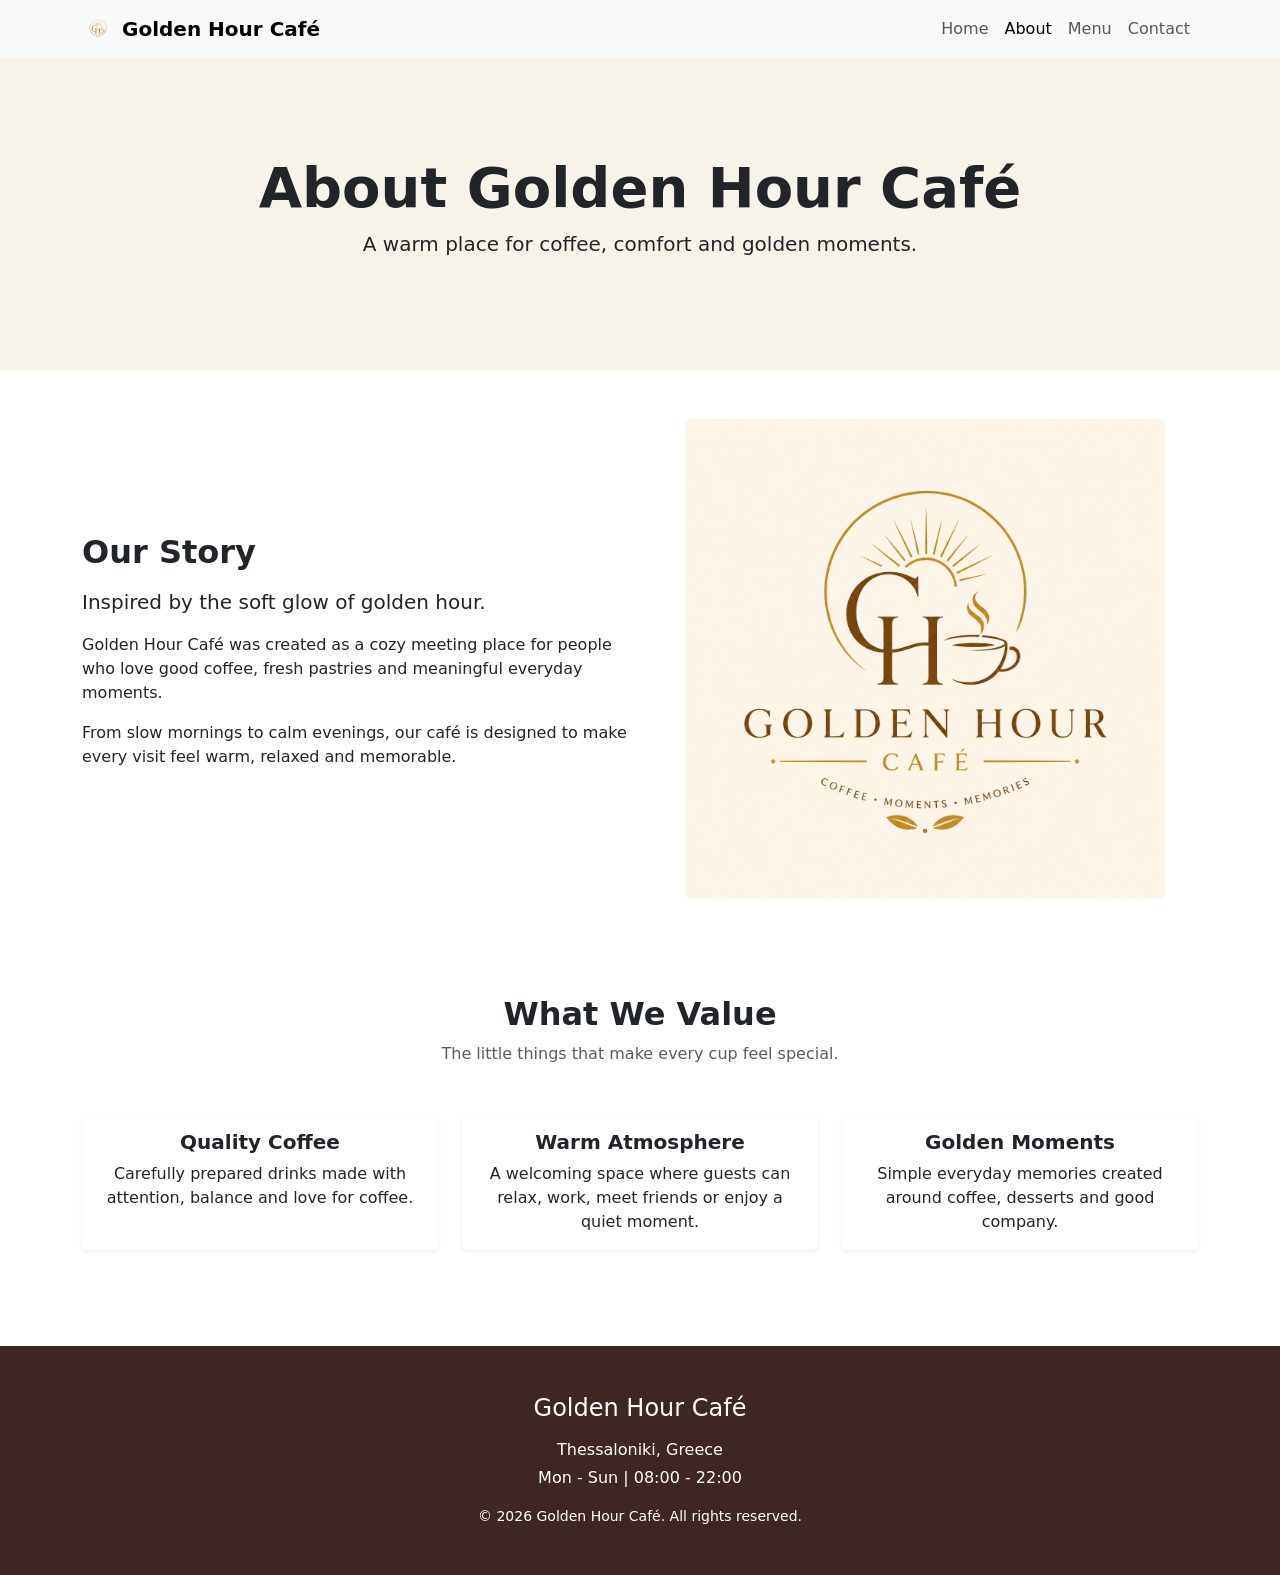
==== about.html @ 3d6163a1 "feat: create about page" ====
<!doctype html>
<html lang="en">
<head>
    <meta charset="utf-8">
    <meta name="viewport" content="width=device-width, initial-scale=1">
    <title>About | Golden Hour Café</title>

    <link href="https://cdn.jsdelivr.net/npm/bootstrap@5.3.8/dist/css/bootstrap.min.css" rel="stylesheet">
    <link rel="stylesheet" href="css/style.css">
</head>

<body>
<nav class="navbar navbar-expand-lg bg-body-tertiary">
    <div class="container">
        <a class="navbar-brand d-flex align-items-center gap-2" href="index.html">
            <img src="assets/favicon/favicon.png" alt="Golden Hour Café icon" width="32" height="32">
            <span class="fw-semibold">Golden Hour Café</span>
        </a>

        <button class="navbar-toggler" type="button" data-bs-toggle="collapse" data-bs-target="#navbarNav">
            <span class="navbar-toggler-icon"></span>
        </button>

        <div class="collapse navbar-collapse" id="navbarNav">
            <ul class="navbar-nav ms-auto">
                <li class="nav-item"><a class="nav-link" href="index.html">Home</a></li>
                <li class="nav-item"><a class="nav-link active" href="about.html">About</a></li>
                <li class="nav-item"><a class="nav-link" href="menu.html">Menu</a></li>
                <li class="nav-item"><a class="nav-link" href="contact.html">Contact</a></li>
            </ul>
        </div>
    </div>
</nav>

<header class="hero-section py-5">
    <div class="container text-center py-5">
        <h1 class="display-4 fw-bold">About Golden Hour Café</h1>
        <p class="lead">A warm place for coffee, comfort and golden moments.</p>
    </div>
</header>

<main>
    <section class="container py-5">
        <div class="row align-items-center">
            <div class="col-lg-6">
                <h2 class="fw-bold mb-3">Our Story</h2>
                <p class="lead">Inspired by the soft glow of golden hour.</p>
                <p>
                    Golden Hour Café was created as a cozy meeting place for people who love good coffee,
                    fresh pastries and meaningful everyday moments.
                </p>
                <p>
                    From slow mornings to calm evenings, our café is designed to make every visit feel warm,
                    relaxed and memorable.
                </p>
            </div>

            <div class="col-lg-6 text-center mt-4 mt-lg-0">
                <img src="assets/logo/logo.png" alt="Golden Hour Café logo" class="img-fluid rounded about-preview-img">
            </div>
        </div>
    </section>

    <section class="container py-5">
        <div class="text-center mb-5">
            <h2 class="fw-bold">What We Value</h2>
            <p class="text-muted">The little things that make every cup feel special.</p>
        </div>

        <div class="row g-4">
            <div class="col-md-4">
                <div class="card h-100 shadow-sm border-0">
                    <div class="card-body text-center">
                        <h5 class="fw-bold">Quality Coffee</h5>
                        <p class="card-text">
                            Carefully prepared drinks made with attention, balance and love for coffee.
                        </p>
                    </div>
                </div>
            </div>

            <div class="col-md-4">
                <div class="card h-100 shadow-sm border-0">
                    <div class="card-body text-center">
                        <h5 class="fw-bold">Warm Atmosphere</h5>
                        <p class="card-text">
                            A welcoming space where guests can relax, work, meet friends or enjoy a quiet moment.
                        </p>
                    </div>
                </div>
            </div>

            <div class="col-md-4">
                <div class="card h-100 shadow-sm border-0">
                    <div class="card-body text-center">
                        <h5 class="fw-bold">Golden Moments</h5>
                        <p class="card-text">
                            Simple everyday memories created around coffee, desserts and good company.
                        </p>
                    </div>
                </div>
            </div>
        </div>
    </section>
</main>

<footer class="py-5 mt-5 text-center text-white">
    <div class="container">
        <h4 class="mb-3">Golden Hour Café</h4>
        <p class="mb-1">Thessaloniki, Greece</p>
        <p class="mb-3">Mon - Sun | 08:00 - 22:00</p>
        <p class="small mb-0">© 2026 Golden Hour Café. All rights reserved.</p>
    </div>
</footer>

<script src="https://cdn.jsdelivr.net/npm/bootstrap@5.3.8/dist/js/bootstrap.bundle.min.js"></script>
</body>
</html>
---- css/style.css ----
:root {
    --gh-cream: #f8f3e9;
    --gh-caramel: #c68b59;
    --gh-coffee: #6f4e37;
    --gh-dark: #3e2723;
}

.hero-section {
    background-color: var(--gh-cream);
}

.btn-golden {
    background-color: var(--gh-coffee);
    color: white;
    border: 1px solid var(--gh-coffee);
}

.btn-golden:hover {
    background-color: var(--gh-dark);
    color: white;
}

.btn-outline-golden {
    color: var(--gh-coffee);
    border: 1px solid var(--gh-coffee);
}

.btn-outline-golden:hover {
    background-color: var(--gh-coffee);
    color: white;
}

.about-preview-img {
    max-height: 480px;
    object-fit: contain;
}

footer {
    background-color: var(--gh-dark);
}
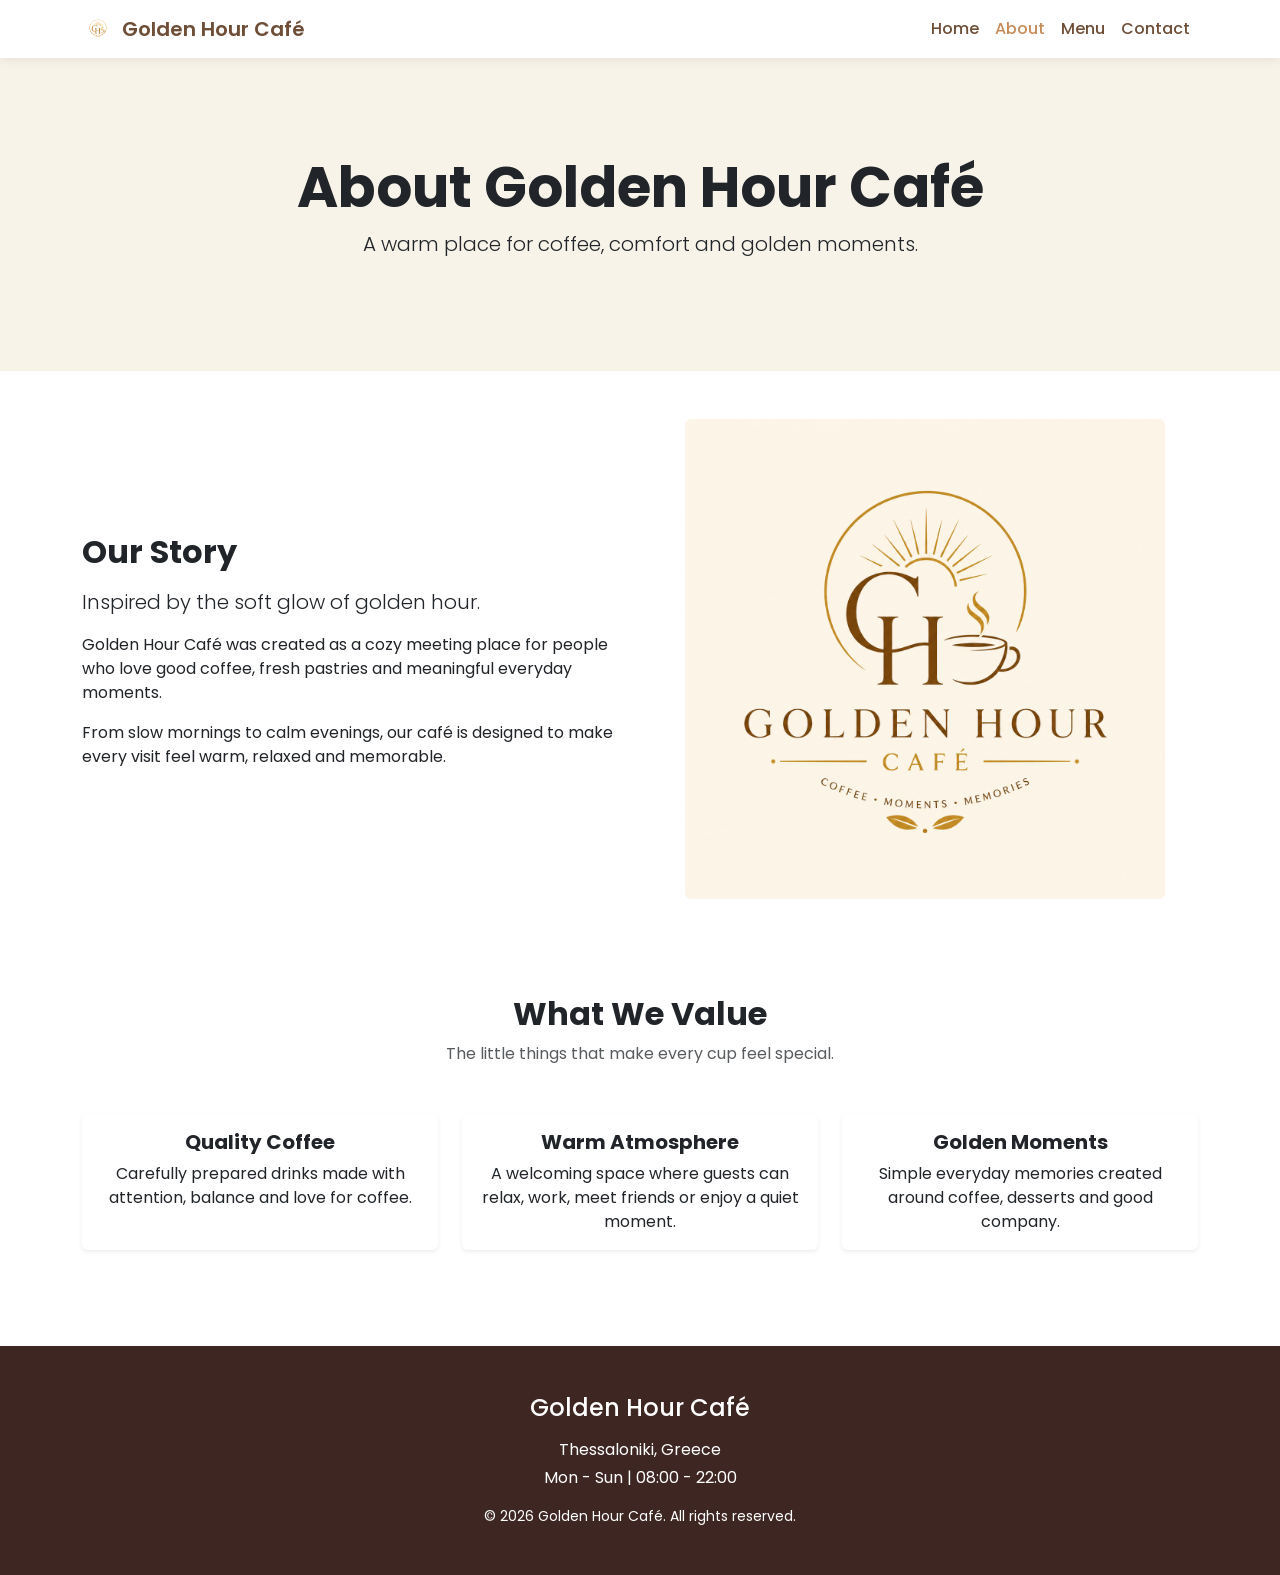
==== commit 585d7ef7: "feat: update styles for consistency across pages" ====
--- a/about.html
+++ b/about.html
@@ -4,6 +4,11 @@
     <meta charset="utf-8">
     <meta name="viewport" content="width=device-width, initial-scale=1">
     <title>About | Golden Hour Café</title>
+    <link rel="preconnect" href="https://fonts.googleapis.com">
+    <link rel="preconnect" href="https://fonts.gstatic.com" crossorigin>
+
+    <link href="https://fonts.googleapis.com/css2?family=Poppins:wght@300;400;500;600;700&display=swap"
+        rel="stylesheet">
 
     <link href="https://cdn.jsdelivr.net/npm/bootstrap@5.3.8/dist/css/bootstrap.min.css" rel="stylesheet">
     <link rel="stylesheet" href="css/style.css">
--- a/css/style.css
+++ b/css/style.css
@@ -3,6 +3,10 @@
     --gh-caramel: #c68b59;
     --gh-coffee: #6f4e37;
     --gh-dark: #3e2723;
+}
+
+body {
+    font-family: "Poppins", sans-serif;
 }
 
 .hero-section {
@@ -35,6 +39,54 @@
     object-fit: contain;
 }
 
+.navbar {
+    background-color: white !important;
+    box-shadow: 0 2px 10px rgba(0, 0, 0, 0.08);
+}
+
+.navbar-brand {
+    color: var(--gh-coffee);
+}
+
+.nav-link {
+    color: var(--gh-coffee) !important;
+    font-weight: 500;
+    transition: 0.3s ease;
+}
+
+.nav-link:hover {
+    color: var(--gh-caramel) !important;
+}
+
+.nav-link.active {
+    color: var(--gh-caramel) !important;
+}
+
+.card {
+    border: none;
+    transition: all 0.3s ease;
+}
+
+.card:hover {
+    transform: translateY(-8px);
+    box-shadow: 0 12px 24px rgba(0, 0, 0, 0.12);
+}
+
+.card-img-top {
+    height: 250px;
+    object-fit: cover;
+}
+
+.btn-golden,
+.btn-outline-golden {
+    transition: all 0.3s ease;
+}
+
+.btn-golden:hover,
+.btn-outline-golden:hover {
+    transform: translateY(-2px);
+}
+
 footer {
     background-color: var(--gh-dark);
 }
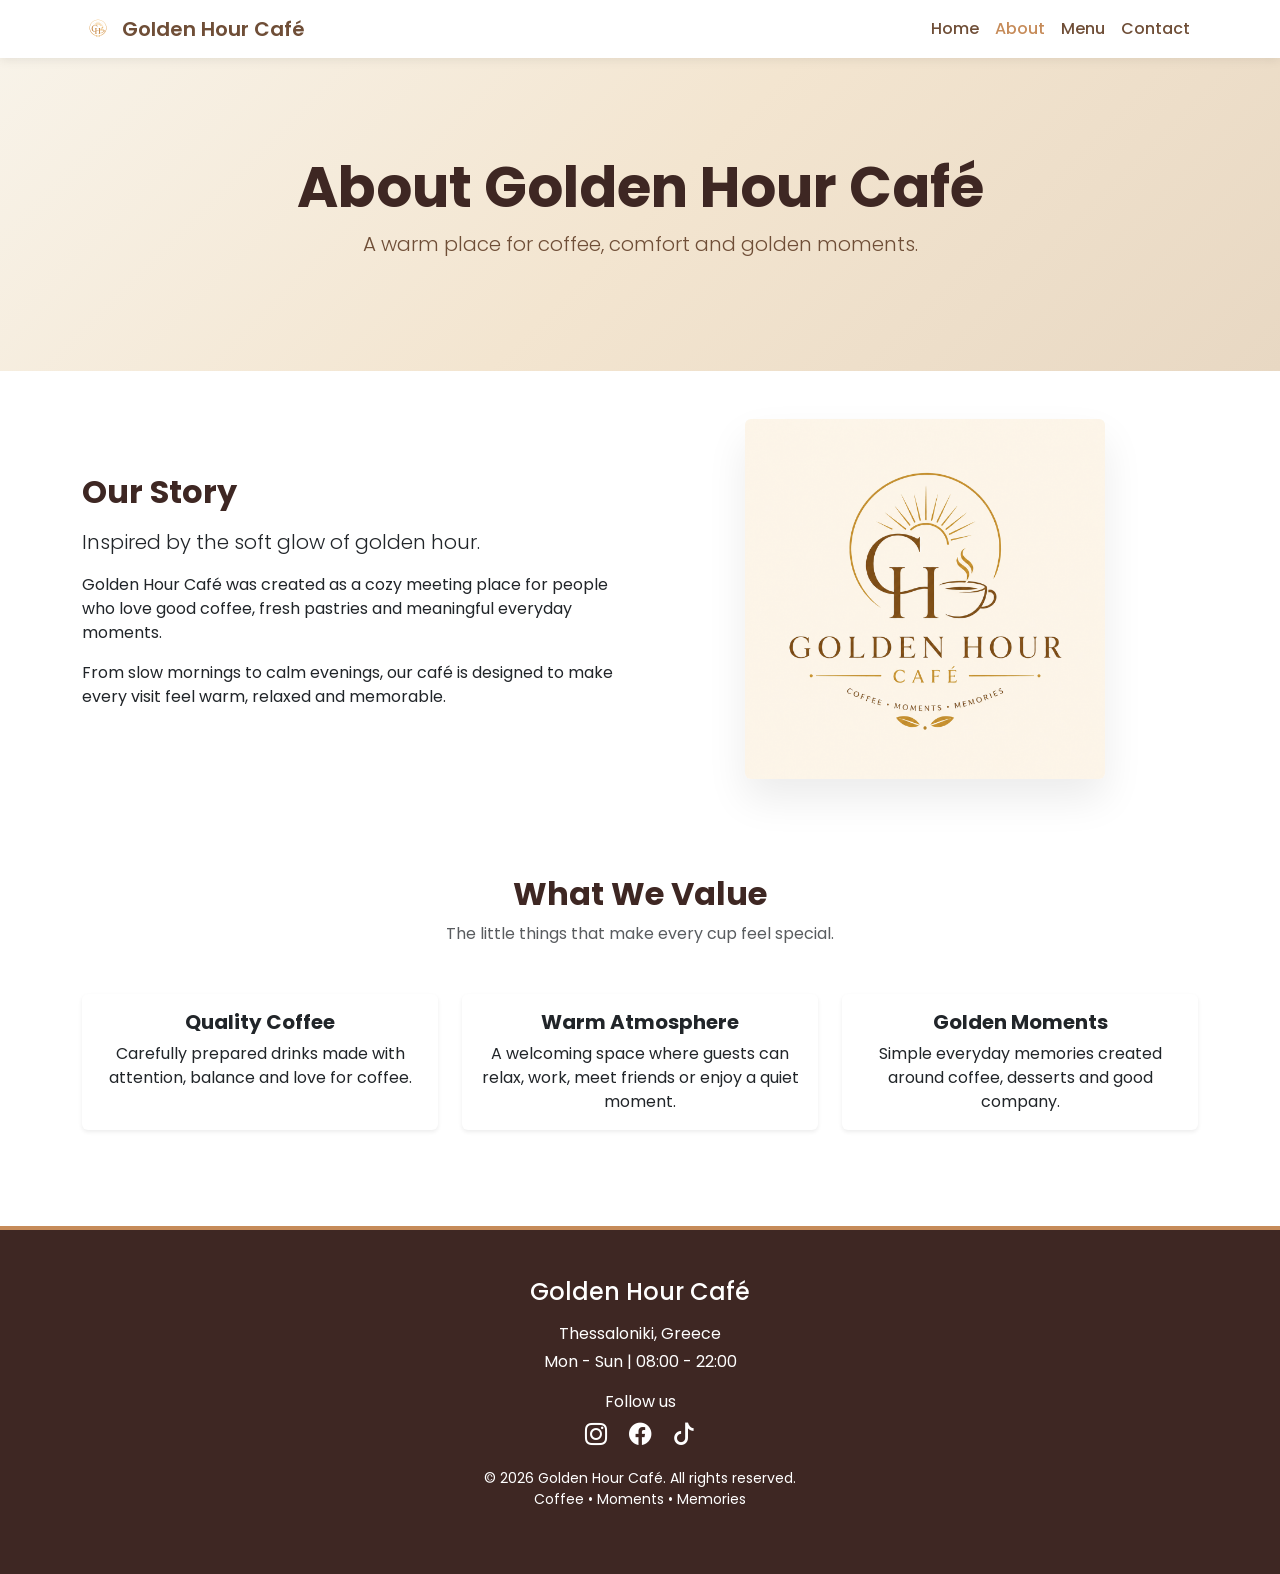
==== commit d67267ae: "feat: update footer styling" ====
--- a/about.html
+++ b/about.html
@@ -11,6 +11,7 @@
         rel="stylesheet">
 
     <link href="https://cdn.jsdelivr.net/npm/bootstrap@5.3.8/dist/css/bootstrap.min.css" rel="stylesheet">
+    <link rel="stylesheet" href="https://cdn.jsdelivr.net/npm/bootstrap-icons@1.11.3/font/bootstrap-icons.css">
     <link rel="stylesheet" href="css/style.css">
 </head>
 
@@ -29,7 +30,7 @@
         <div class="collapse navbar-collapse" id="navbarNav">
             <ul class="navbar-nav ms-auto">
                 <li class="nav-item"><a class="nav-link" href="index.html">Home</a></li>
-                <li class="nav-item"><a class="nav-link active" href="about.html">About</a></li>
+                <li class="nav-item"><a class="nav-link" href="about.html">About</a></li>
                 <li class="nav-item"><a class="nav-link" href="menu.html">Menu</a></li>
                 <li class="nav-item"><a class="nav-link" href="contact.html">Contact</a></li>
             </ul>
@@ -114,10 +115,30 @@
         <h4 class="mb-3">Golden Hour Café</h4>
         <p class="mb-1">Thessaloniki, Greece</p>
         <p class="mb-3">Mon - Sun | 08:00 - 22:00</p>
-        <p class="small mb-0">© 2026 Golden Hour Café. All rights reserved.</p>
+        <div class="footer-socials mb-3">
+            <p class="mb-1">Follow us</p>
+            <a href="#" aria-label="Instagram">
+                <i class="bi bi-instagram"></i>
+            </a>
+            <a href="#" aria-label="Facebook">
+                <i class="bi bi-facebook"></i>
+            </a>
+            <a href="#" aria-label="TikTok">
+                <i class="bi bi-tiktok"></i>
+            </a>
+        </div>
+        <p class="small mb-0">
+            © 2026 Golden Hour Café. All rights reserved.
+        </p>
+        <p class="small mb-3">
+            Coffee • Moments • Memories
+        </p>
     </div>
+    <button id="backToTop" class="btn btn-golden"> ↑ </button>
 </footer>
 
+
 <script src="https://cdn.jsdelivr.net/npm/bootstrap@5.3.8/dist/js/bootstrap.bundle.min.js"></script>
+<script src="js/script.js"></script>
 </body>
 </html>
--- a/css/style.css
+++ b/css/style.css
@@ -1,5 +1,9 @@
+
+/* Global */
+
 :root {
     --gh-cream: #f8f3e9;
+    --gh-light-cream: #faf7f0;
     --gh-caramel: #c68b59;
     --gh-coffee: #6f4e37;
     --gh-dark: #3e2723;
@@ -9,35 +13,12 @@
     font-family: "Poppins", sans-serif;
 }
 
-.hero-section {
-    background-color: var(--gh-cream);
+h2 {
+    color: var(--gh-dark);
 }
 
-.btn-golden {
-    background-color: var(--gh-coffee);
-    color: white;
-    border: 1px solid var(--gh-coffee);
-}
 
-.btn-golden:hover {
-    background-color: var(--gh-dark);
-    color: white;
-}
-
-.btn-outline-golden {
-    color: var(--gh-coffee);
-    border: 1px solid var(--gh-coffee);
-}
-
-.btn-outline-golden:hover {
-    background-color: var(--gh-coffee);
-    color: white;
-}
-
-.about-preview-img {
-    max-height: 480px;
-    object-fit: contain;
-}
+/* Navbar */
 
 .navbar {
     background-color: white !important;
@@ -54,13 +35,66 @@
     transition: 0.3s ease;
 }
 
-.nav-link:hover {
+.nav-link:hover,
+.nav-link.active {
     color: var(--gh-caramel) !important;
 }
 
-.nav-link.active {
-    color: var(--gh-caramel) !important;
+
+/* Hero */
+
+.hero-section {
+    background: linear-gradient(
+        135deg,
+        #f8f3e9 0%,
+        #f3e5d0 50%,
+        #e8d8c3 100%
+    );
+    padding: 4rem 0;
 }
+
+.hero-section h1 {
+    color: var(--gh-dark);
+    font-size: 3.5rem;
+}
+
+.hero-section .lead {
+    color: var(--gh-coffee);
+}
+
+
+/* Buttons */
+
+.btn-golden,
+.btn-outline-golden {
+    transition: all 0.3s ease;
+}
+
+.btn-golden {
+    background-color: var(--gh-coffee);
+    color: white;
+    border: 1px solid var(--gh-coffee);
+}
+
+.btn-golden:hover {
+    background-color: var(--gh-dark);
+    color: white;
+    transform: translateY(-2px);
+}
+
+.btn-outline-golden {
+    color: var(--gh-coffee);
+    border: 1px solid var(--gh-coffee);
+}
+
+.btn-outline-golden:hover {
+    background-color: var(--gh-coffee);
+    color: white;
+    transform: translateY(-2px);
+}
+
+
+/* Cards */
 
 .card {
     border: none;
@@ -77,16 +111,70 @@
     object-fit: cover;
 }
 
-.btn-golden,
-.btn-outline-golden {
-    transition: all 0.3s ease;
+
+/* About Preview */
+
+.about-preview {
+    background-color: var(--gh-light-cream);
 }
 
-.btn-golden:hover,
-.btn-outline-golden:hover {
-    transform: translateY(-2px);
+.about-preview-img {
+    max-height: 360px;
+    object-fit: contain;
+    opacity: 0.95;
+    box-shadow: 0 20px 40px rgba(0, 0, 0, 0.08);
 }
+
+.about-preview p {
+    max-width: 600px;
+}
+
+.section-label {
+    display: inline-block;
+    color: var(--gh-caramel);
+    font-weight: 600;
+    letter-spacing: 2px;
+    text-transform: uppercase;
+    margin-bottom: 0.75rem;
+}
+
+
+/* Menu Styling */
+.price {
+    color: var(--gh-coffee);
+    font-size: 1.3rem;
+    font-weight: 700;
+}
+
+/* Back To Top */
+
+#backToTop {
+    position: fixed;
+    bottom: 20px;
+    right: 20px;
+    width: 50px;
+    height: 50px;
+    border-radius: 50%;
+    display: none;
+    z-index: 1000;
+}
+
+
+/* Footer */
 
 footer {
     background-color: var(--gh-dark);
+    border-top: 4px solid var(--gh-caramel);
+}
+
+.footer-socials a {
+    color: white;
+    font-size: 1.4rem;
+    margin: 0 0.5rem;
+    transition: all 0.3s ease;
+    text-decoration: none;
+}
+
+.footer-socials a:hover {
+    color: var(--gh-caramel);
 }
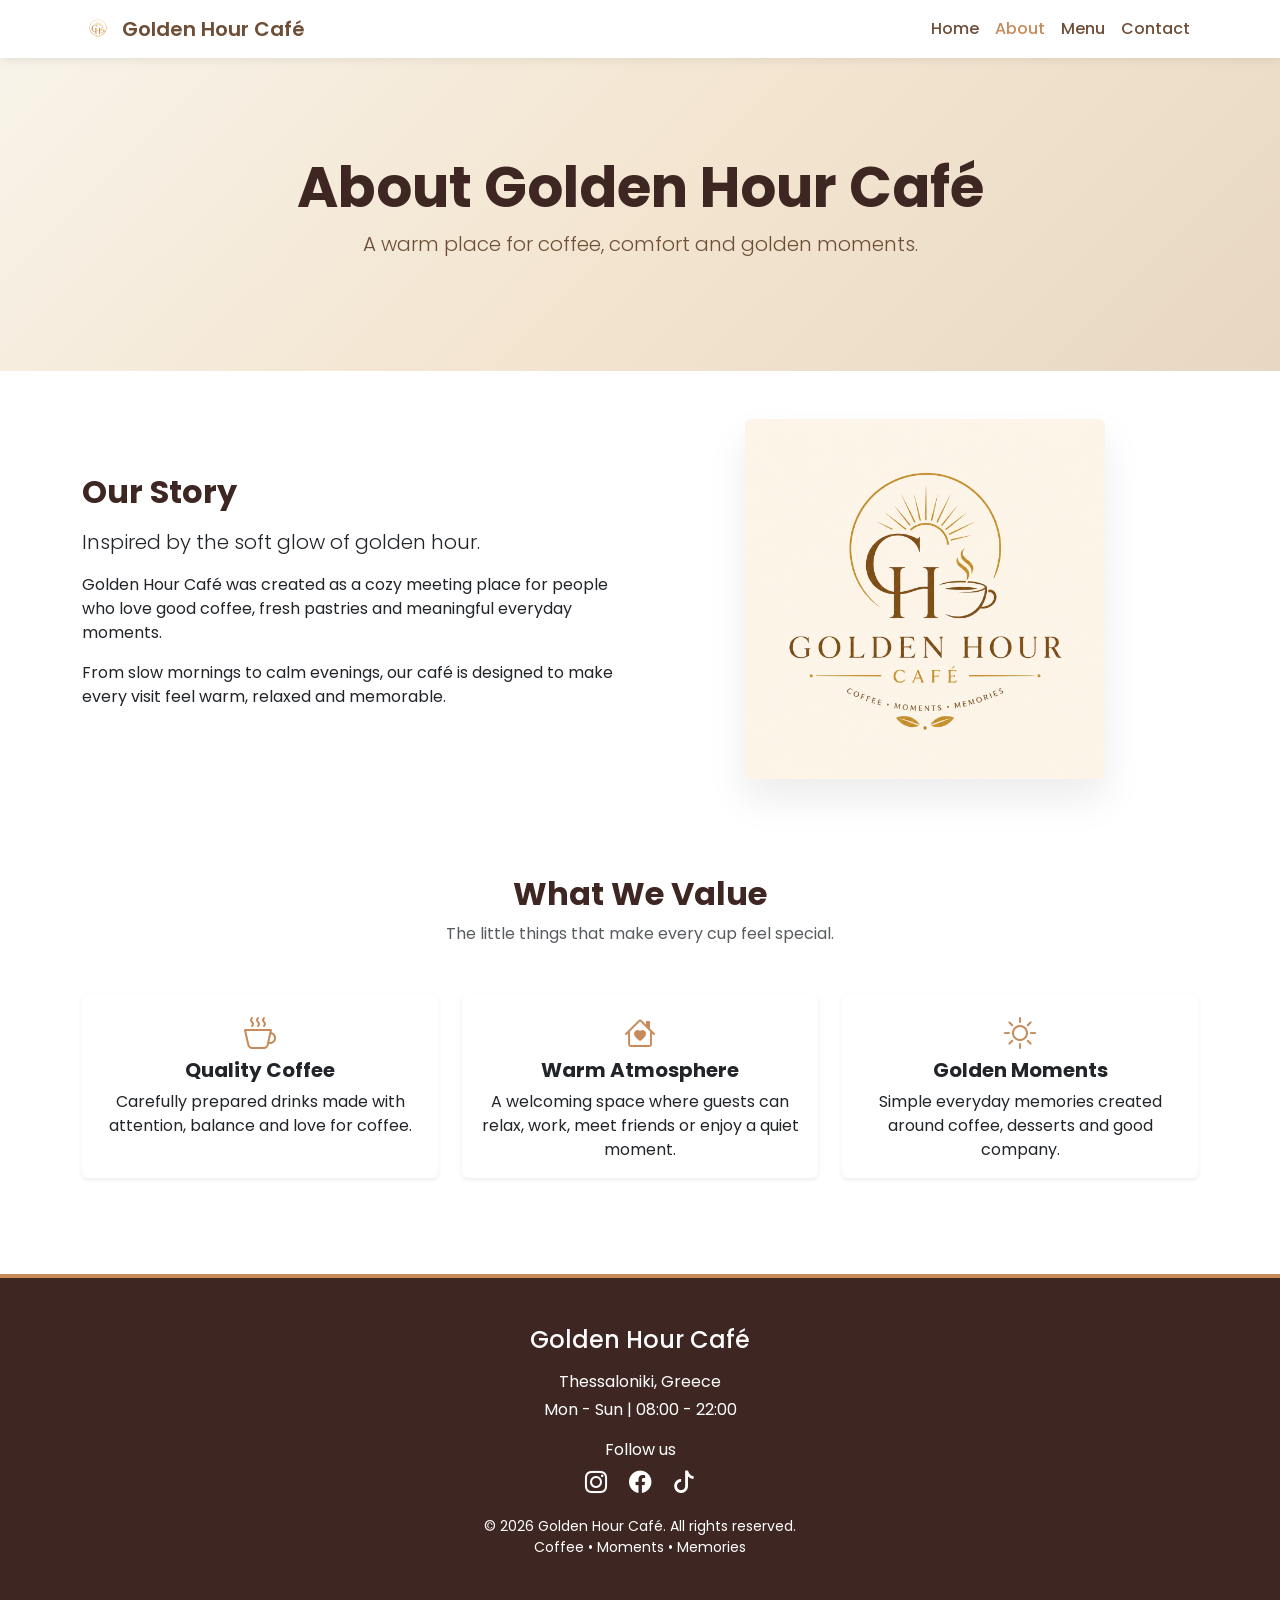
==== commit 308189e9: "feat: add value icons to about section" ====
--- a/about.html
+++ b/about.html
@@ -77,6 +77,7 @@
             <div class="col-md-4">
                 <div class="card h-100 shadow-sm border-0">
                     <div class="card-body text-center">
+                        <i class="bi bi-cup-hot value-icon"></i>
                         <h5 class="fw-bold">Quality Coffee</h5>
                         <p class="card-text">
                             Carefully prepared drinks made with attention, balance and love for coffee.
@@ -88,6 +89,7 @@
             <div class="col-md-4">
                 <div class="card h-100 shadow-sm border-0">
                     <div class="card-body text-center">
+                        <i class="bi bi-house-heart value-icon"></i>
                         <h5 class="fw-bold">Warm Atmosphere</h5>
                         <p class="card-text">
                             A welcoming space where guests can relax, work, meet friends or enjoy a quiet moment.
@@ -99,6 +101,7 @@
             <div class="col-md-4">
                 <div class="card h-100 shadow-sm border-0">
                     <div class="card-body text-center">
+                        <i class="bi bi-sun value-icon"></i>
                         <h5 class="fw-bold">Golden Moments</h5>
                         <p class="card-text">
                             Simple everyday memories created around coffee, desserts and good company.
--- a/css/style.css
+++ b/css/style.css
@@ -146,6 +146,14 @@
     font-weight: 700;
 }
 
+/* Value Icons */
+
+.value-icon {
+    color: var(--gh-caramel);
+    font-size: 2rem;
+    margin-bottom: 1rem;
+}
+
 /* Back To Top */
 
 #backToTop {
